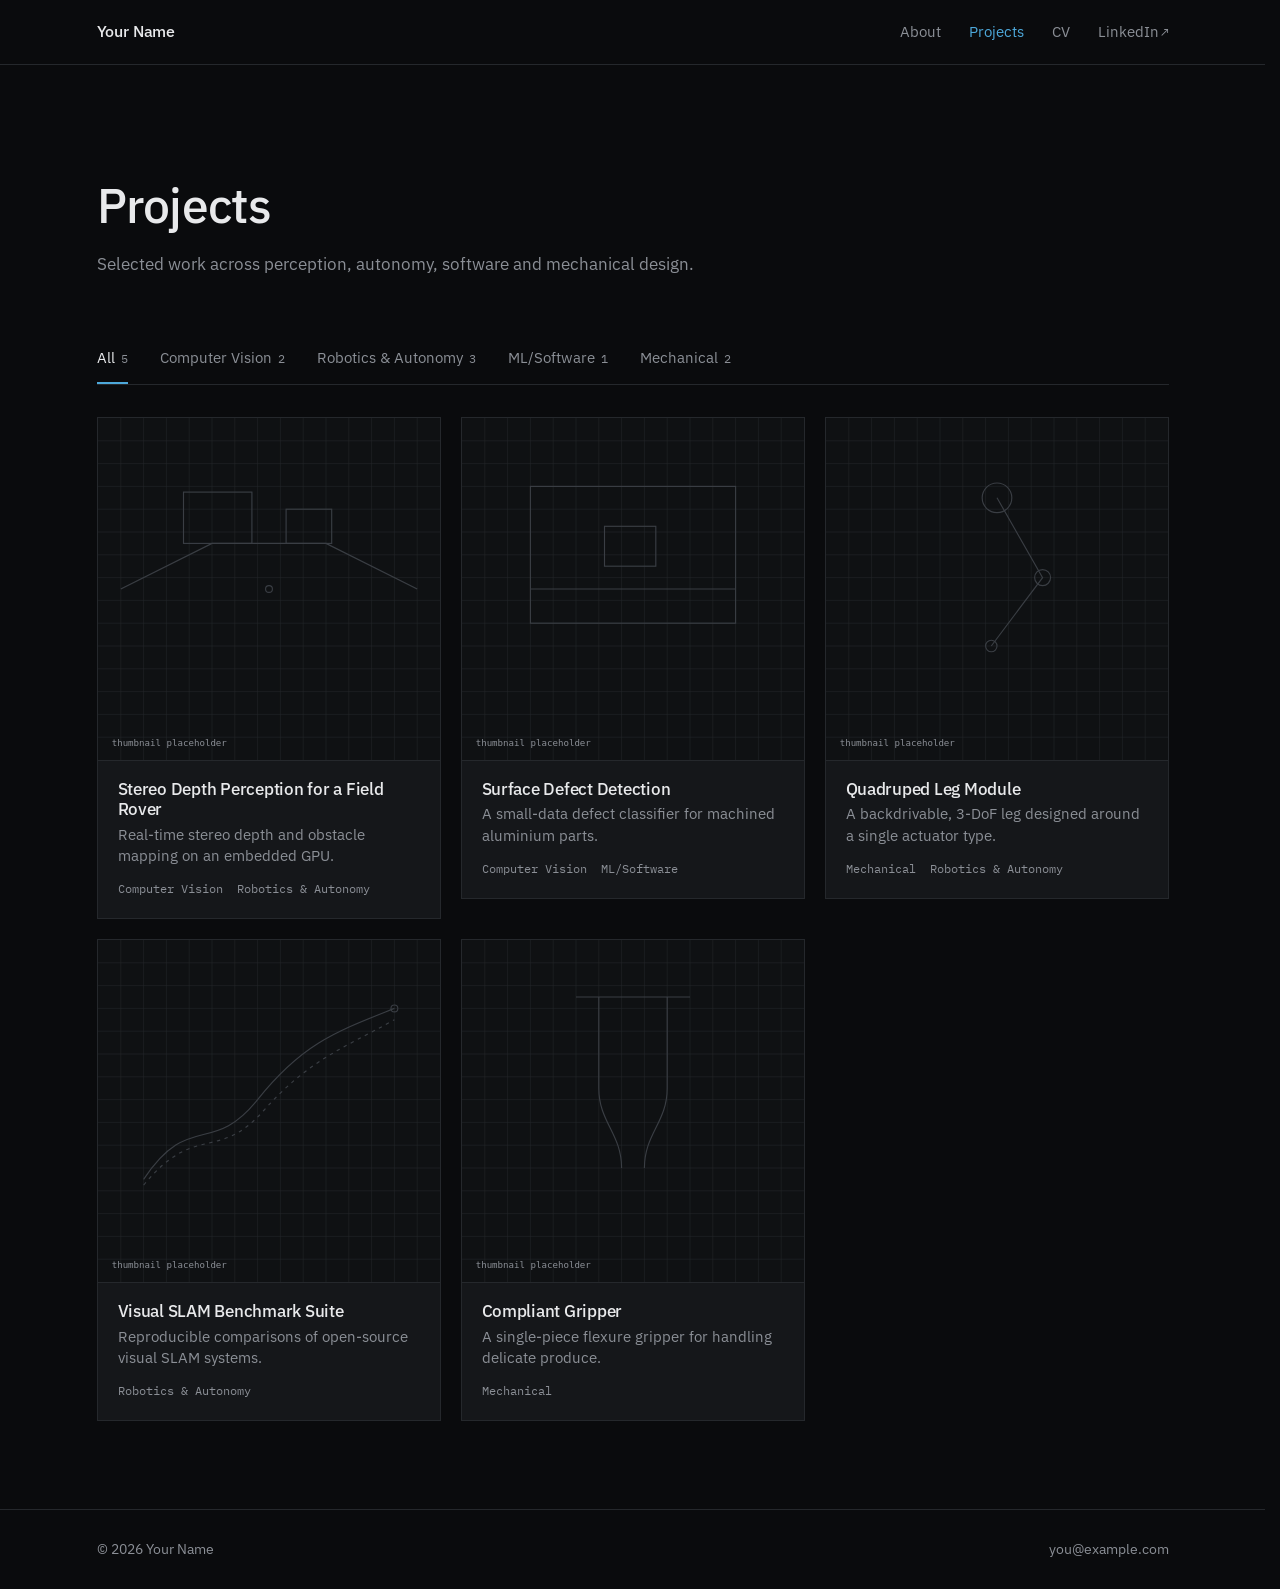
==== projects/index.html @ 45d7d14b "Adding the initial site design" ====
<!doctype html>
<html lang="en">
<head>
  <meta charset="utf-8">
  <meta name="viewport" content="width=device-width, initial-scale=1">
  <!-- PLACEHOLDER: name -->
  <title>Projects · Your Name</title>
  <meta name="description" content="Projects in computer vision, robotics, ML and mechanical design.">
  <meta name="theme-color" content="#0A0B0D">
  <link rel="preconnect" href="https://fonts.googleapis.com">
  <link rel="preconnect" href="https://fonts.gstatic.com" crossorigin>
  <link rel="stylesheet" href="https://fonts.googleapis.com/css2?family=IBM+Plex+Mono:wght@400;500&family=IBM+Plex+Sans:wght@400;500&display=swap">
  <link rel="stylesheet" href="../css/style.css">
</head>
<!-- data-site-root: path from this page to the site root, used to resolve
     image paths in js/projects-data.js -->
<body data-site-root="../">
  <a class="skip-link" href="#main">Skip to content</a>

  <header class="site-header">
    <nav class="site-nav container" aria-label="Main">
      <!-- PLACEHOLDER: your name -->
      <a class="site-name" href="../">Your Name</a>
      <ul class="nav-links">
        <li><a href="../">About</a></li>
        <li><a href="./" aria-current="page">Projects</a></li>
        <!-- PLACEHOLDER: replace assets/cv/cv.pdf with your CV -->
        <li><a href="../assets/cv/cv.pdf" target="_blank" rel="noopener">CV</a></li>
        <!-- PLACEHOLDER: LinkedIn URL -->
        <li><a href="https://www.linkedin.com/in/your-profile/" target="_blank" rel="noopener">LinkedIn<span class="external-mark" aria-hidden="true">↗</span></a></li>
      </ul>
    </nav>
  </header>

  <main id="main" class="container">
    <header class="page-header">
      <h1 class="page-title">Projects</h1>
      <!-- PLACEHOLDER: intro line -->
      <p class="page-intro">Selected work across perception, autonomy, software and mechanical design.</p>
    </header>

    <!-- Everything below is rendered from js/projects-data.js -->
    <div class="filters" id="project-filters" role="group" aria-label="Filter projects by category"></div>
    <ul class="project-grid" id="project-grid" aria-live="polite"></ul>
    <p class="empty-state" id="project-empty" hidden>No projects in this category yet.</p>
    <noscript><p class="empty-state">The project list needs JavaScript enabled.</p></noscript>
  </main>

  <footer class="site-footer">
    <div class="container">
      <!-- PLACEHOLDER: name + contact -->
      <span>© 2026 Your Name</span>
      <a href="mailto:you@example.com">you@example.com</a>
    </div>
  </footer>

  <!-- Project detail overlay (content filled in by js/projects.js) -->
  <dialog class="detail" id="project-detail" aria-labelledby="detail-title">
    <div class="detail-scrim" aria-hidden="true"></div>
    <div class="detail-panel">
      <div class="detail-inner">
        <div class="detail-bar">
          <button type="button" class="detail-close" autofocus>
            Close
            <svg viewBox="0 0 14 14" aria-hidden="true"><path d="M1 1l12 12M13 1L1 13" stroke="currentColor" stroke-width="1.5" fill="none"/></svg>
          </button>
        </div>
        <div class="detail-content"></div>
      </div>
    </div>
  </dialog>

  <script src="../js/projects-data.js"></script>
  <script src="../js/projects.js"></script>
</body>
</html>
---- css/style.css ----
/* ==========================================================================
   Portfolio stylesheet
   Palette and type are defined once as tokens below; everything else
   references them.
   ========================================================================== */

:root {
  --bg: #0A0B0D;
  --surface: #15171A;
  --text: #E8E9EB;
  --muted: #8B8F96;
  --accent: #4DA8DA;
  --border: #25282C;
  --border-strong: #363A40; /* hover state for hairlines */

  --font-sans: "IBM Plex Sans", system-ui, -apple-system, "Segoe UI", Roboto, "Helvetica Neue", Arial, sans-serif;
  --font-mono: "IBM Plex Mono", ui-monospace, SFMono-Regular, Menlo, Consolas, monospace;

  --max-width: 1200px;
  --gutter: clamp(20px, 5vw, 64px);
  --nav-height: 64px;

  --ease-out: cubic-bezier(0.2, 0.7, 0.1, 1);

  color-scheme: dark;
}

/* ---------- Base ---------- */

*,
*::before,
*::after {
  box-sizing: border-box;
}

html {
  scrollbar-gutter: stable;
  -webkit-text-size-adjust: 100%;
}

html.is-locked {
  overflow: hidden;
}

body {
  margin: 0;
  background: var(--bg);
  color: var(--text);
  font-family: var(--font-sans);
  font-size: 16px;
  line-height: 1.6;
  -webkit-font-smoothing: antialiased;
  -moz-osx-font-smoothing: grayscale;
  text-rendering: optimizeLegibility;
}

img,
video,
iframe {
  display: block;
  max-width: 100%;
}

h1,
h2,
h3,
p,
ul,
ol,
dl,
dd,
figure {
  margin: 0;
}

ul,
ol {
  padding: 0;
  list-style: none;
}

h1,
h2,
h3 {
  font-weight: 500;
  letter-spacing: -0.015em;
  line-height: 1.2;
}

a {
  color: var(--accent);
  text-decoration: none;
}

a:hover {
  text-decoration: underline;
  text-underline-offset: 3px;
  text-decoration-thickness: 1px;
}

button {
  font: inherit;
  color: inherit;
  background: none;
  border: 0;
  padding: 0;
  cursor: pointer;
}

:focus-visible {
  outline: 2px solid var(--accent);
  outline-offset: 3px;
}

::selection {
  background: var(--accent);
  color: var(--bg);
}

.mono {
  font-family: var(--font-mono);
}

.visually-hidden {
  position: absolute;
  width: 1px;
  height: 1px;
  margin: -1px;
  padding: 0;
  overflow: hidden;
  clip: rect(0 0 0 0);
  white-space: nowrap;
  border: 0;
}

.container {
  width: 100%;
  max-width: var(--max-width);
  margin-inline: auto;
  padding-inline: var(--gutter);
}

.skip-link {
  position: absolute;
  top: 8px;
  left: 8px;
  z-index: 100;
  padding: 8px 12px;
  background: var(--surface);
  border: 1px solid var(--border);
  color: var(--text);
  transform: translateY(-200%);
}

.skip-link:focus {
  transform: none;
}

/* ---------- Top nav ---------- */

.site-header {
  position: sticky;
  top: 0;
  z-index: 10;
  background: var(--bg);
  border-bottom: 1px solid var(--border);
}

.site-nav {
  display: flex;
  flex-wrap: wrap;
  align-items: center;
  justify-content: space-between;
  gap: 8px 32px;
  min-height: var(--nav-height);
  padding-block: 12px;
}

.site-name {
  color: var(--text);
  font-weight: 500;
  letter-spacing: -0.01em;
}

.site-name:hover {
  text-decoration: none;
  color: var(--text);
}

.nav-links {
  display: flex;
  flex-wrap: wrap;
  gap: 4px 28px;
  font-size: 15px;
}

.nav-links a {
  color: var(--muted);
}

.nav-links a:hover {
  color: var(--text);
  text-decoration: none;
}

.nav-links a[aria-current="page"] {
  color: var(--accent);
}

.external-mark {
  font-family: var(--font-mono);
  font-size: 0.85em;
  margin-left: 2px;
}

/* ---------- Page scaffolding ---------- */

main {
  display: block;
}

.page-header {
  padding-block: clamp(56px, 9vw, 112px) clamp(32px, 5vw, 56px);
}

.page-title {
  font-size: clamp(32px, 4.5vw, 48px);
}

.page-intro {
  margin-top: 16px;
  max-width: 60ch;
  color: var(--muted);
  font-size: 17px;
}

.section {
  display: grid;
  grid-template-columns: minmax(0, 220px) minmax(0, 1fr);
  gap: 24px 48px;
  padding-block: clamp(48px, 7vw, 88px);
  border-top: 1px solid var(--border);
}

.section-title {
  font-size: 18px;
}

.site-footer {
  margin-top: clamp(48px, 7vw, 88px);
  border-top: 1px solid var(--border);
}

.site-footer .container {
  display: flex;
  flex-wrap: wrap;
  justify-content: space-between;
  gap: 8px 24px;
  padding-block: 28px;
  color: var(--muted);
  font-size: 14px;
}

.site-footer a {
  color: var(--muted);
}

.site-footer a:hover {
  color: var(--text);
}

/* ---------- About: hero ---------- */

.hero {
  display: grid;
  grid-template-columns: auto minmax(0, 1fr);
  align-items: start;
  gap: 32px clamp(32px, 5vw, 64px);
  padding-block: clamp(56px, 10vw, 128px);
}

.hero-photo {
  width: clamp(120px, 14vw, 184px);
  height: auto;
  aspect-ratio: 1 / 1;
  object-fit: cover;
  background: var(--surface);
  border: 1px solid var(--border);
}

.hero-title {
  max-width: 22ch;
  font-size: clamp(30px, 4.4vw, 48px);
  line-height: 1.12;
  letter-spacing: -0.025em;
}

.hero-bio {
  margin-top: 24px;
  max-width: 62ch;
  color: var(--muted);
  font-size: 17px;
}

.hero-bio p + p {
  margin-top: 12px;
}

.hero-meta {
  margin-top: 24px;
  color: var(--muted);
  font-family: var(--font-mono);
  font-size: 13px;
}

/* ---------- About: skills ---------- */

.skills {
  display: grid;
  grid-template-columns: repeat(auto-fit, minmax(200px, 1fr));
  gap: 32px 48px;
}

.skill-group h3 {
  font-size: 16px;
  margin-bottom: 12px;
}

.skill-group li {
  color: var(--muted);
  padding-block: 3px;
}

/* ---------- About: experience timeline ---------- */

.timeline {
  border-left: 1px solid var(--border);
}

.timeline-item {
  position: relative;
  padding: 0 0 44px 32px;
}

.timeline-item:last-child {
  padding-bottom: 0;
}

.timeline-item::before {
  content: "";
  position: absolute;
  top: 9px;
  left: -4px;
  width: 7px;
  height: 7px;
  background: var(--bg);
  border: 1px solid var(--muted);
}

.timeline-role {
  font-size: 17px;
}

.timeline-org {
  color: var(--muted);
  font-weight: 400;
}

.timeline-dates {
  display: block;
  margin-top: 2px;
  color: var(--muted);
  font-family: var(--font-mono);
  font-size: 13px;
}

.timeline-desc {
  margin-top: 10px;
  max-width: 64ch;
  color: var(--muted);
}

/* ---------- Projects: filters ---------- */

.filters {
  display: flex;
  gap: 32px;
  margin-bottom: 32px;
  border-bottom: 1px solid var(--border);
  overflow-x: auto;
  scrollbar-width: none;
}

.filters::-webkit-scrollbar {
  display: none;
}

.filter {
  position: relative;
  flex: none;
  padding: 12px 0 14px;
  color: var(--muted);
  font-size: 15px;
  white-space: nowrap;
}

.filter:hover {
  color: var(--text);
}

.filter[aria-pressed="true"] {
  color: var(--text);
}

.filter[aria-pressed="true"]::after {
  content: "";
  position: absolute;
  left: 0;
  right: 0;
  bottom: 0;
  height: 2px;
  background: var(--accent);
}

.filter:focus-visible {
  outline-offset: -2px;
}

.filter-count {
  margin-left: 6px;
  color: var(--muted);
  font-family: var(--font-mono);
  font-size: 12px;
}

/* ---------- Projects: grid + cards ---------- */

.project-grid {
  display: grid;
  grid-template-columns: repeat(auto-fill, minmax(min(100%, 280px), 1fr));
  gap: 20px;
}

.empty-state {
  padding-block: 48px;
  color: var(--muted);
}

.card {
  position: relative;
  display: flex;
  flex-direction: column;
  aspect-ratio: 1 / 1;
  background: var(--surface);
  border: 1px solid var(--border);
  transition: border-color 150ms ease;
}

.card:hover {
  border-color: var(--border-strong);
}

.card:has(.card-link:focus-visible) {
  outline: 2px solid var(--accent);
  outline-offset: 3px;
}

.card-media {
  flex: 1 1 auto;
  min-height: 0;
  overflow: hidden;
  background: var(--bg);
  border-bottom: 1px solid var(--border);
}

.card-media img {
  width: 100%;
  height: 100%;
  object-fit: cover;
}

.media-fallback {
  display: grid;
  place-items: center;
  width: 100%;
  height: 100%;
  color: var(--muted);
  font-family: var(--font-mono);
  font-size: 12px;
}

.card-body {
  flex: none;
  padding: 18px 20px 20px;
}

.card-title {
  font-size: 17px;
}

/* The link covers the whole card, so the card is one click/tab target. */
.card-link {
  color: var(--text);
}

.card-link:hover {
  text-decoration: none;
}

.card-link::after {
  content: "";
  position: absolute;
  inset: 0;
}

.card-link:focus-visible {
  outline: none;
}

.card:hover .card-link {
  color: var(--accent);
}

.card-hook {
  margin-top: 4px;
  color: var(--muted);
  font-size: 14.5px;
  line-height: 1.5;
  display: -webkit-box;
  -webkit-line-clamp: 2;
  -webkit-box-orient: vertical;
  overflow: hidden;
}

.tags {
  display: flex;
  flex-wrap: wrap;
  gap: 2px 14px;
  margin-top: 12px;
  color: var(--muted);
  font-family: var(--font-mono);
  font-size: 12px;
}

/* ---------- Projects: detail overlay ---------- */

.detail {
  position: fixed;
  inset: 0;
  width: 100%;
  height: 100%;
  max-width: none;
  max-height: none;
  margin: 0;
  padding: 0;
  border: 0;
  background: transparent;
  color: var(--text);
  overflow: hidden;
}

.detail::backdrop {
  background: transparent;
}

.detail-scrim {
  position: absolute;
  inset: 0;
  background: rgba(10, 11, 13, 0.86);
}

.detail-panel {
  position: absolute;
  inset: clamp(0px, 3vw, 40px);
  max-width: var(--max-width);
  margin-inline: auto;
  background: var(--surface);
  border: 1px solid var(--border);
  overflow-y: auto;
  overscroll-behavior: contain;
}

.detail-ghost {
  position: fixed;
  margin: 0;
  pointer-events: none;
}

.detail-bar {
  position: sticky;
  top: 0;
  z-index: 1;
  display: flex;
  justify-content: flex-end;
  padding: 12px clamp(12px, 2vw, 20px);
  background: var(--surface);
}

.detail-close {
  display: inline-flex;
  align-items: center;
  gap: 8px;
  padding: 8px 10px;
  color: var(--muted);
  font-size: 14px;
}

.detail-close:hover {
  color: var(--text);
}

.detail-close svg {
  width: 14px;
  height: 14px;
}

.detail-content {
  padding: 8px clamp(20px, 5vw, 64px) clamp(40px, 6vw, 72px);
}

.detail-header {
  padding-bottom: 36px;
  border-bottom: 1px solid var(--border);
}

.detail-title {
  max-width: 24ch;
  font-size: clamp(28px, 4vw, 44px);
  line-height: 1.12;
  letter-spacing: -0.025em;
}

.detail-lede {
  margin-top: 12px;
  max-width: 60ch;
  color: var(--muted);
  font-size: 18px;
}

.detail-header .tags {
  margin-top: 16px;
  font-size: 13px;
}

.detail-actions {
  display: flex;
  flex-wrap: wrap;
  gap: 12px;
  margin-top: 28px;
}

.button {
  display: inline-flex;
  align-items: center;
  gap: 10px;
  padding: 10px 16px;
  border: 1px solid var(--border-strong);
  color: var(--text);
  font-size: 15px;
  line-height: 1.2;
  transition: border-color 150ms ease, color 150ms ease;
}

.button:hover {
  border-color: var(--accent);
  color: var(--accent);
  text-decoration: none;
}

.button .external-mark {
  color: var(--muted);
}

.button:hover .external-mark {
  color: inherit;
}

.detail-body {
  display: grid;
  grid-template-columns: minmax(0, 1fr) minmax(200px, 260px);
  gap: 40px clamp(40px, 6vw, 80px);
  padding-top: 40px;
}

.detail-body.no-aside {
  grid-template-columns: minmax(0, 1fr);
}

.detail-main > * + * {
  margin-top: 40px;
}

.detail-aside > * + * {
  margin-top: 32px;
}

.prose {
  max-width: 68ch;
}

.prose p + p {
  margin-top: 1.1em;
}

.media-list > * + * {
  margin-top: 32px;
}

.media-item img,
.media-item video,
.media-embed {
  width: 100%;
  background: var(--bg);
  border: 1px solid var(--border);
}

.media-embed {
  position: relative;
  aspect-ratio: 16 / 9;
}

.media-embed iframe {
  position: absolute;
  inset: 0;
  width: 100%;
  height: 100%;
  border: 0;
}

.media-item figcaption {
  margin-top: 10px;
  color: var(--muted);
  font-size: 14px;
}

.aside-title {
  margin-bottom: 12px;
  color: var(--muted);
  font-size: 14px;
  font-weight: 400;
  letter-spacing: 0;
}

.stack-list {
  font-family: var(--font-mono);
  font-size: 13.5px;
}

.stack-list li {
  padding-block: 5px;
  border-bottom: 1px solid var(--border);
}

.meta-list {
  font-size: 15px;
}

.meta-list div {
  padding-block: 8px;
  border-bottom: 1px solid var(--border);
}

.meta-list dt {
  color: var(--muted);
  font-family: var(--font-mono);
  font-size: 12px;
}

/* ---------- 404 ---------- */

.not-found {
  min-height: 50vh;
}

/* ---------- Responsive ---------- */

@media (max-width: 800px) {
  .section {
    grid-template-columns: minmax(0, 1fr);
  }

  .detail-body {
    grid-template-columns: minmax(0, 1fr);
  }
}

@media (max-width: 600px) {
  .hero {
    grid-template-columns: minmax(0, 1fr);
  }

  .nav-links {
    gap: 4px 20px;
  }

  .detail-panel {
    border: 0;
  }
}

@media (prefers-reduced-motion: reduce) {
  *,
  *::before,
  *::after {
    transition: none !important;
  }
}
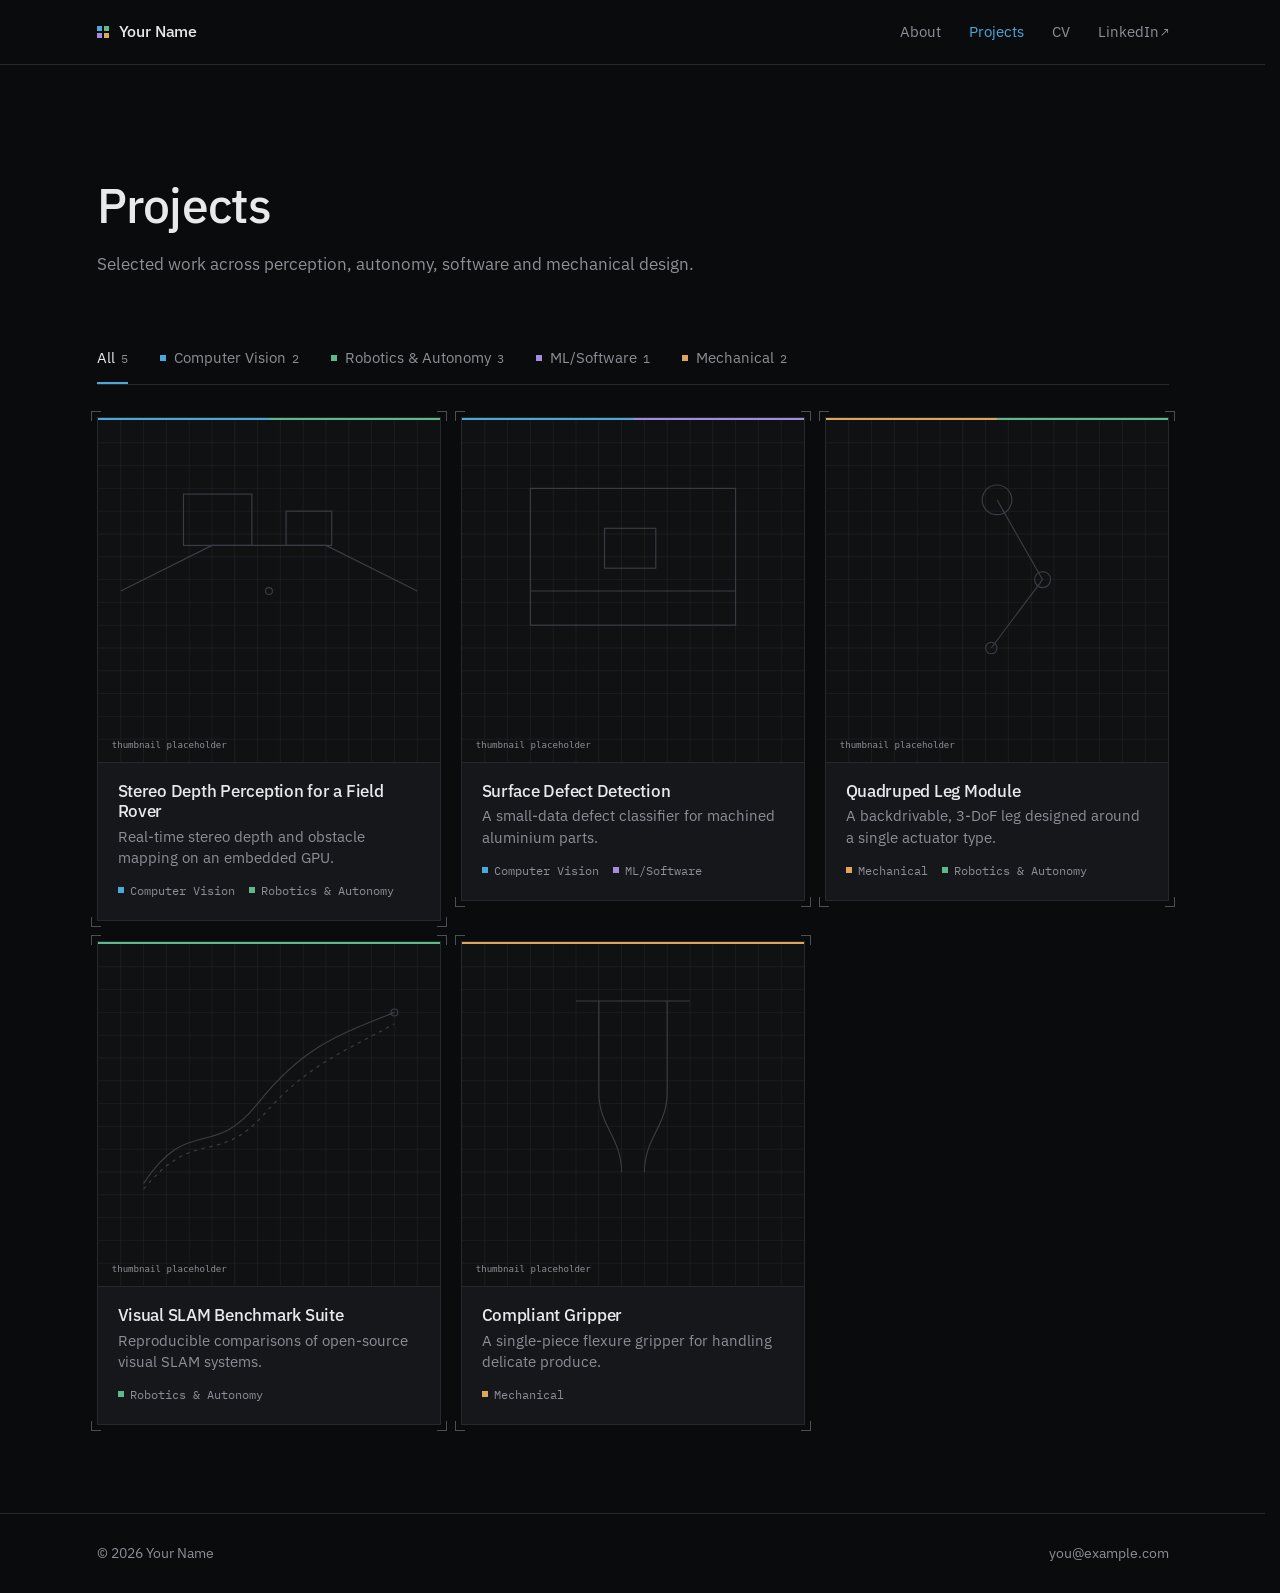
==== commit 376a4ba3: "Add category colours and engineering-drawing details - Give each project category a muted colour, us" ====
--- a/projects/index.html
+++ b/projects/index.html
@@ -20,7 +20,7 @@
   <header class="site-header">
     <nav class="site-nav container" aria-label="Main">
       <!-- PLACEHOLDER: your name -->
-      <a class="site-name" href="../">Your Name</a>
+      <a class="site-name" href="../"><span class="site-mark" aria-hidden="true"><span></span><span></span><span></span><span></span></span>Your Name</a>
       <ul class="nav-links">
         <li><a href="../">About</a></li>
         <li><a href="./" aria-current="page">Projects</a></li>
@@ -60,6 +60,7 @@
     <div class="detail-panel">
       <div class="detail-inner">
         <div class="detail-bar">
+          <div class="detail-stripe" aria-hidden="true"></div>
           <button type="button" class="detail-close" autofocus>
             Close
             <svg viewBox="0 0 14 14" aria-hidden="true"><path d="M1 1l12 12M13 1L1 13" stroke="currentColor" stroke-width="1.5" fill="none"/></svg>
--- a/css/style.css
+++ b/css/style.css
@@ -12,6 +12,14 @@
   --accent: #4DA8DA;
   --border: #25282C;
   --border-strong: #363A40; /* hover state for hairlines */
+  --tick: #4A4F56;          /* corner marks and divider ticks */
+
+  /* Category colours. Referenced from js/projects-data.js. Used only for
+     small marks (dots, stripes, underlines), never for body text. */
+  --cat-cv: #4DA8DA;
+  --cat-robotics: #5FB88A;
+  --cat-ml: #A48BE0;
+  --cat-mech: #E0A45A;
 
   --font-sans: "IBM Plex Sans", system-ui, -apple-system, "Segoe UI", Roboto, "Helvetica Neue", Arial, sans-serif;
   --font-mono: "IBM Plex Mono", ui-monospace, SFMono-Regular, Menlo, Consolas, monospace;
@@ -140,6 +148,44 @@
   padding-inline: var(--gutter);
 }
 
+/* Small square colour marks for categories / domains. Colour comes from
+   --cat, set inline by the page or by js/projects.js. */
+.dot,
+.tags li::before,
+.stack-list li::before,
+.skill-group h3::before {
+  content: "";
+  display: inline-block;
+  width: 6px;
+  height: 6px;
+  margin-right: 8px;
+  vertical-align: 0.15em;
+  background: var(--cat, var(--muted));
+}
+
+/* Crop-mark corners drawn just outside an element's box. */
+.corner-marks {
+  position: relative;
+}
+
+.corner-marks::before {
+  --mark: var(--tick);
+  content: "";
+  position: absolute;
+  inset: -7px;
+  pointer-events: none;
+  background:
+    linear-gradient(var(--mark), var(--mark)) top left / 10px 1px,
+    linear-gradient(var(--mark), var(--mark)) top left / 1px 10px,
+    linear-gradient(var(--mark), var(--mark)) top right / 10px 1px,
+    linear-gradient(var(--mark), var(--mark)) top right / 1px 10px,
+    linear-gradient(var(--mark), var(--mark)) bottom left / 10px 1px,
+    linear-gradient(var(--mark), var(--mark)) bottom left / 1px 10px,
+    linear-gradient(var(--mark), var(--mark)) bottom right / 10px 1px,
+    linear-gradient(var(--mark), var(--mark)) bottom right / 1px 10px;
+  background-repeat: no-repeat;
+}
+
 .skip-link {
   position: absolute;
   top: 8px;
@@ -177,10 +223,29 @@
 }
 
 .site-name {
+  display: inline-flex;
+  align-items: center;
+  gap: 10px;
   color: var(--text);
   font-weight: 500;
   letter-spacing: -0.01em;
 }
+
+.site-mark {
+  display: grid;
+  grid-template-columns: repeat(2, 5px);
+  gap: 2px;
+}
+
+.site-mark span {
+  width: 5px;
+  height: 5px;
+}
+
+.site-mark span:nth-child(1) { background: var(--cat-cv); }
+.site-mark span:nth-child(2) { background: var(--cat-robotics); }
+.site-mark span:nth-child(3) { background: var(--cat-ml); }
+.site-mark span:nth-child(4) { background: var(--cat-mech); }
 
 .site-name:hover {
   text-decoration: none;
@@ -235,6 +300,7 @@
 }
 
 .section {
+  position: relative;
   display: grid;
   grid-template-columns: minmax(0, 220px) minmax(0, 1fr);
   gap: 24px 48px;
@@ -242,8 +308,36 @@
   border-top: 1px solid var(--border);
 }
 
+/* End ticks on the divider, like a dimension line: ├────┤ */
+.section::before,
+.section::after {
+  content: "";
+  position: absolute;
+  top: -5px;
+  width: 1px;
+  height: 9px;
+  background: var(--tick);
+}
+
+.section::before {
+  left: 0;
+}
+
+.section::after {
+  right: 0;
+}
+
 .section-title {
   font-size: 18px;
+}
+
+.section-num {
+  margin-right: 12px;
+  color: var(--muted);
+  font-family: var(--font-mono);
+  font-size: 13px;
+  font-weight: 400;
+  letter-spacing: 0;
 }
 
 .site-footer {
@@ -272,11 +366,34 @@
 /* ---------- About: hero ---------- */
 
 .hero {
+  position: relative;
+  isolation: isolate;
   display: grid;
   grid-template-columns: auto minmax(0, 1fr);
   align-items: start;
   gap: 32px clamp(32px, 5vw, 64px);
   padding-block: clamp(56px, 10vw, 128px);
+}
+
+/* Faint blueprint grid behind the hero, faded out towards the edges. */
+.hero::before {
+  content: "";
+  position: absolute;
+  z-index: -1;
+  inset: 0 calc(-1 * var(--gutter));
+  background-image:
+    linear-gradient(to right, var(--border) 1px, transparent 1px),
+    linear-gradient(to bottom, var(--border) 1px, transparent 1px);
+  background-size: 32px 32px;
+  opacity: 0.7;
+  -webkit-mask-image: radial-gradient(ellipse 60% 80% at 25% 45%, #000 20%, transparent 80%);
+  mask-image: radial-gradient(ellipse 60% 80% at 25% 45%, #000 20%, transparent 80%);
+  pointer-events: none;
+}
+
+.hero-photo-frame {
+  align-self: start;
+  justify-self: start;
 }
 
 .hero-photo {
@@ -306,11 +423,22 @@
   margin-top: 12px;
 }
 
-.hero-meta {
+.hero-status {
   margin-top: 24px;
   color: var(--muted);
   font-family: var(--font-mono);
   font-size: 13px;
+}
+
+.hero-status::before {
+  content: "";
+  display: inline-block;
+  width: 7px;
+  height: 7px;
+  margin-right: 10px;
+  vertical-align: 0.1em;
+  border-radius: 50%;
+  background: var(--cat-robotics);
 }
 
 /* ---------- About: skills ---------- */
@@ -344,6 +472,11 @@
 
 .timeline-item:last-child {
   padding-bottom: 0;
+}
+
+.timeline-item.is-current::before {
+  background: var(--cat-robotics);
+  border-color: var(--cat-robotics);
 }
 
 .timeline-item::before {
@@ -419,7 +552,7 @@
   right: 0;
   bottom: 0;
   height: 2px;
-  background: var(--accent);
+  background: var(--cat, var(--accent));
 }
 
 .filter:focus-visible {
@@ -465,6 +598,25 @@
   outline-offset: 3px;
 }
 
+.card:hover::before {
+  --mark: var(--card-cat, var(--muted));
+}
+
+.card-stripe,
+.detail-stripe {
+  display: flex;
+  height: 2px;
+}
+
+.card-stripe {
+  flex: none;
+}
+
+.card-stripe span,
+.detail-stripe span {
+  flex: 1;
+}
+
 .card-media {
   flex: 1 1 auto;
   min-height: 0;
@@ -540,6 +692,10 @@
   color: var(--muted);
   font-family: var(--font-mono);
   font-size: 12px;
+}
+
+.tags li::before {
+  margin-right: 6px;
 }
 
 /* ---------- Projects: detail overlay ---------- */
@@ -596,6 +752,13 @@
   background: var(--surface);
 }
 
+.detail-stripe {
+  position: absolute;
+  top: 0;
+  left: 0;
+  right: 0;
+}
+
 .detail-close {
   display: inline-flex;
   align-items: center;
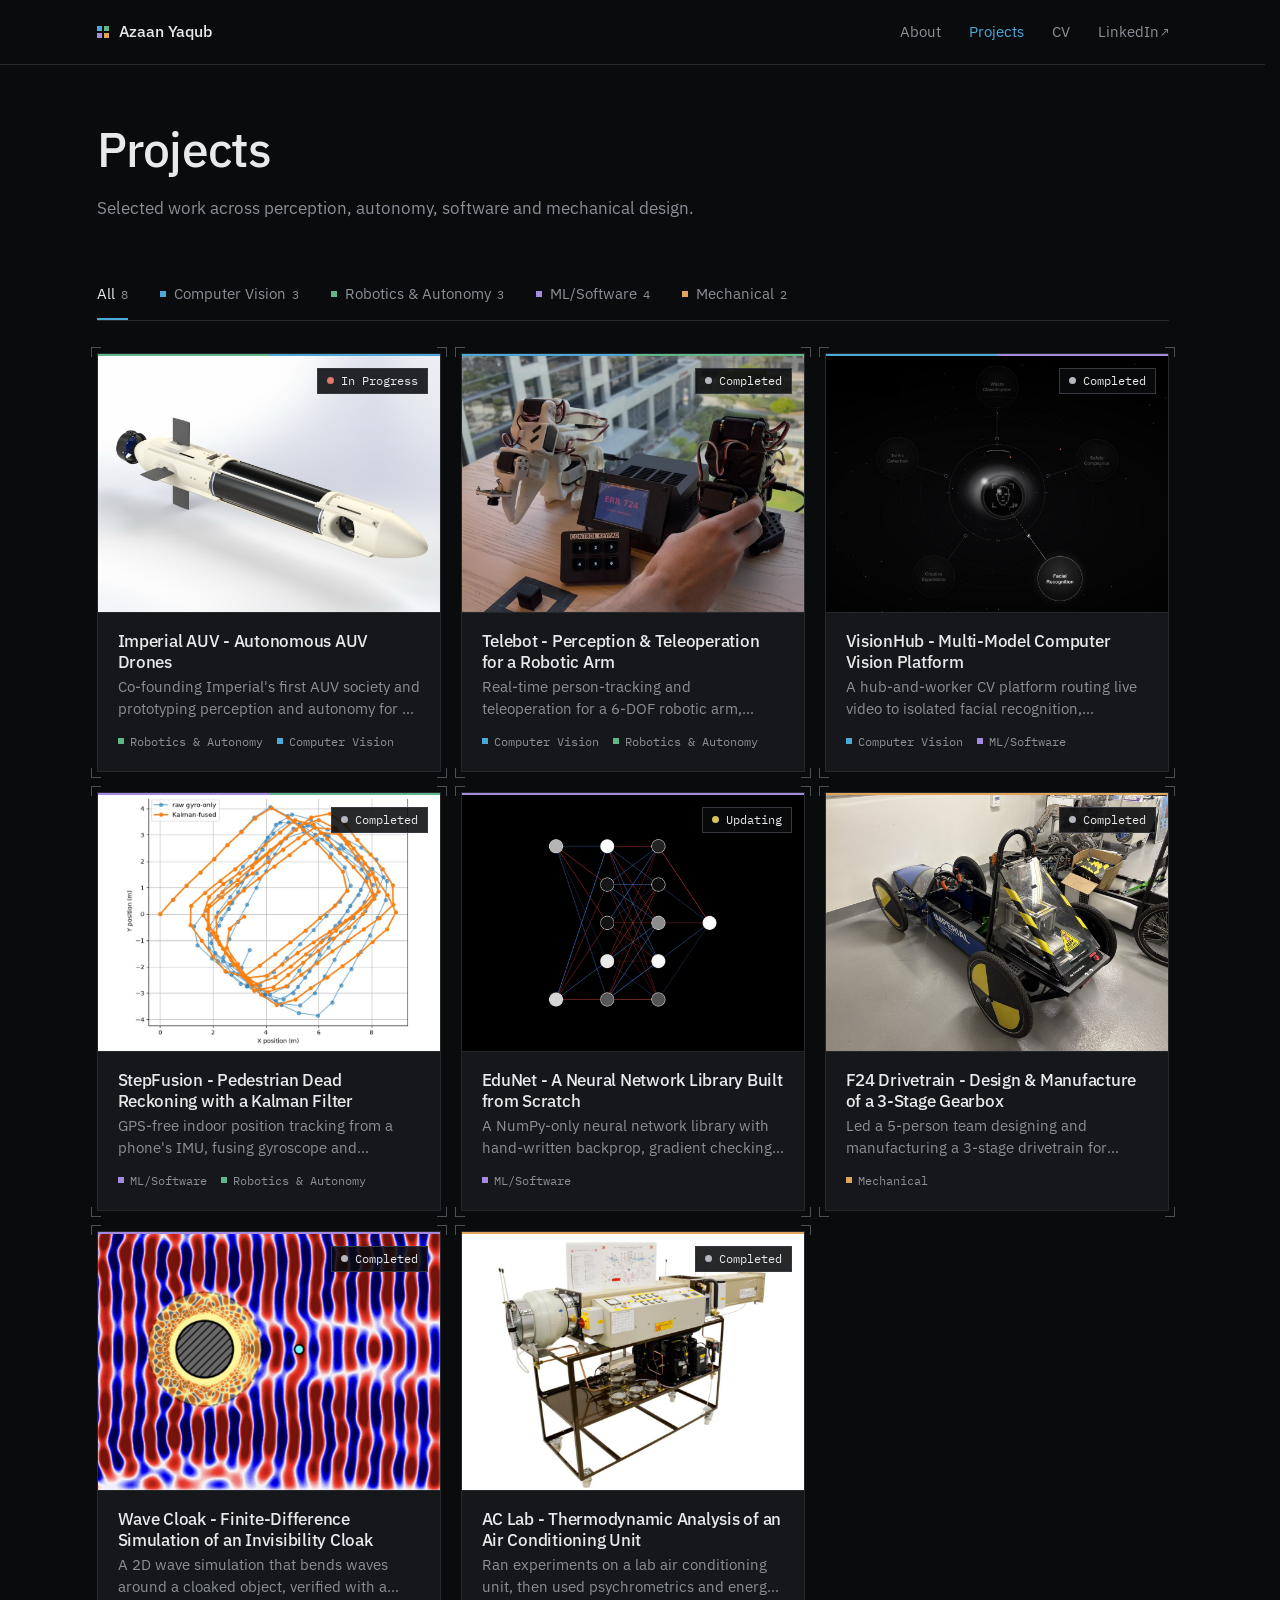
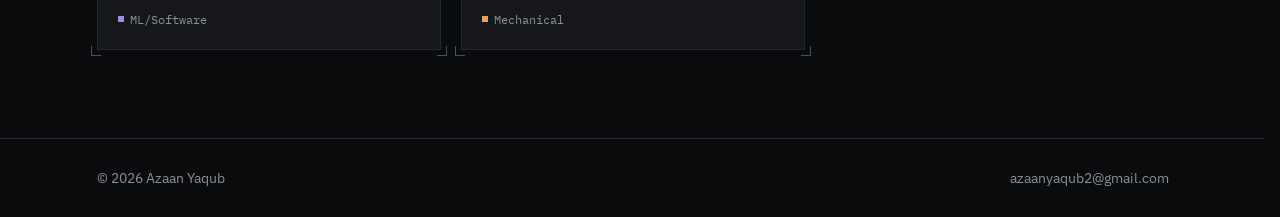
==== commit e46a040b: "Add real About content and projects - About page: photo, bio, status line, skills and work experienc" ====
--- a/projects/index.html
+++ b/projects/index.html
@@ -3,8 +3,7 @@
 <head>
   <meta charset="utf-8">
   <meta name="viewport" content="width=device-width, initial-scale=1">
-  <!-- PLACEHOLDER: name -->
-  <title>Projects · Your Name</title>
+  <title>Projects · Azaan Yaqub</title>
   <meta name="description" content="Projects in computer vision, robotics, ML and mechanical design.">
   <meta name="theme-color" content="#0A0B0D">
   <link rel="preconnect" href="https://fonts.googleapis.com">
@@ -19,8 +18,7 @@
 
   <header class="site-header">
     <nav class="site-nav container" aria-label="Main">
-      <!-- PLACEHOLDER: your name -->
-      <a class="site-name" href="../"><span class="site-mark" aria-hidden="true"><span></span><span></span><span></span><span></span></span>Your Name</a>
+      <a class="site-name" href="../"><span class="site-mark" aria-hidden="true"><span></span><span></span><span></span><span></span></span>Azaan Yaqub</a>
       <ul class="nav-links">
         <li><a href="../">About</a></li>
         <li><a href="./" aria-current="page">Projects</a></li>
@@ -48,9 +46,9 @@
 
   <footer class="site-footer">
     <div class="container">
-      <!-- PLACEHOLDER: name + contact -->
-      <span>© 2026 Your Name</span>
-      <a href="mailto:you@example.com">you@example.com</a>
+      <!-- Name + contact -->
+      <span>© 2026 Azaan Yaqub</span>
+      <a href="mailto:azaanyaqub2@gmail.com">azaanyaqub2@gmail.com</a>
     </div>
   </footer>
 
--- a/css/style.css
+++ b/css/style.css
@@ -20,6 +20,11 @@
   --cat-robotics: #5FB88A;
   --cat-ml: #A48BE0;
   --cat-mech: #E0A45A;
+
+  /* Project status dots. Referenced from js/projects-data.js. */
+  --status-completed: #B4B8BE;
+  --status-updating: #D9C25A;
+  --status-in-progress: #E0786C;
 
   --font-sans: "IBM Plex Sans", system-ui, -apple-system, "Segoe UI", Roboto, "Helvetica Neue", Arial, sans-serif;
   --font-mono: "IBM Plex Mono", ui-monospace, SFMono-Regular, Menlo, Consolas, monospace;
@@ -285,7 +290,7 @@
 }
 
 .page-header {
-  padding-block: clamp(56px, 9vw, 112px) clamp(32px, 5vw, 56px);
+  padding-block: clamp(32px, 5vw, 56px) clamp(32px, 5vw, 48px);
 }
 
 .page-title {
@@ -397,10 +402,9 @@
 }
 
 .hero-photo {
-  width: clamp(120px, 14vw, 184px);
+  /* Full, uncropped photo; height follows the image's own proportions. */
+  width: clamp(160px, 19vw, 260px);
   height: auto;
-  aspect-ratio: 1 / 1;
-  object-fit: cover;
   background: var(--surface);
   border: 1px solid var(--border);
 }
@@ -618,6 +622,7 @@
 }
 
 .card-media {
+  position: relative;
   flex: 1 1 auto;
   min-height: 0;
   overflow: hidden;
@@ -629,6 +634,40 @@
   width: 100%;
   height: 100%;
   object-fit: cover;
+}
+
+/* Project status: round dot (categories use squares) + mono label */
+.status {
+  display: inline-flex;
+  align-items: center;
+  gap: 7px;
+  color: var(--text);
+  font-family: var(--font-mono);
+  font-size: 12px;
+  line-height: 1;
+  white-space: nowrap;
+}
+
+.status::before {
+  content: "";
+  flex: none;
+  width: 7px;
+  height: 7px;
+  border-radius: 50%;
+  background: var(--status, var(--muted));
+}
+
+.card-status {
+  position: absolute;
+  top: 12px;
+  right: 12px;
+  padding: 6px 9px;
+  background: rgba(10, 11, 13, 0.88);
+  border: 1px solid var(--border-strong);
+}
+
+.meta-list .status {
+  font-size: 13px;
 }
 
 .media-fallback {
@@ -838,6 +877,15 @@
   color: inherit;
 }
 
+.detail-note {
+  margin-top: 24px;
+  max-width: 60ch;
+  padding-left: 12px;
+  border-left: 2px solid var(--border-strong);
+  color: var(--muted);
+  font-size: 14px;
+}
+
 .detail-body {
   display: grid;
   grid-template-columns: minmax(0, 1fr) minmax(200px, 260px);
@@ -861,8 +909,14 @@
   max-width: 68ch;
 }
 
-.prose p + p {
+.prose > * + * {
   margin-top: 1.1em;
+}
+
+/* Images placed between paragraphs get a little more room */
+.prose > figure,
+.prose > figure + * {
+  margin-top: 2em;
 }
 
 .media-list > * + * {
@@ -904,6 +958,26 @@
   letter-spacing: 0;
 }
 
+/* Heading row with an optional note on the right, e.g. "Subject to change" */
+.aside-heading {
+  display: flex;
+  flex-wrap: wrap;
+  align-items: baseline;
+  justify-content: space-between;
+  gap: 4px 12px;
+  margin-bottom: 12px;
+}
+
+.aside-heading .aside-title {
+  margin-bottom: 0;
+}
+
+.aside-note {
+  color: var(--muted);
+  font-family: var(--font-mono);
+  font-size: 11.5px;
+}
+
 .stack-list {
   font-family: var(--font-mono);
   font-size: 13.5px;
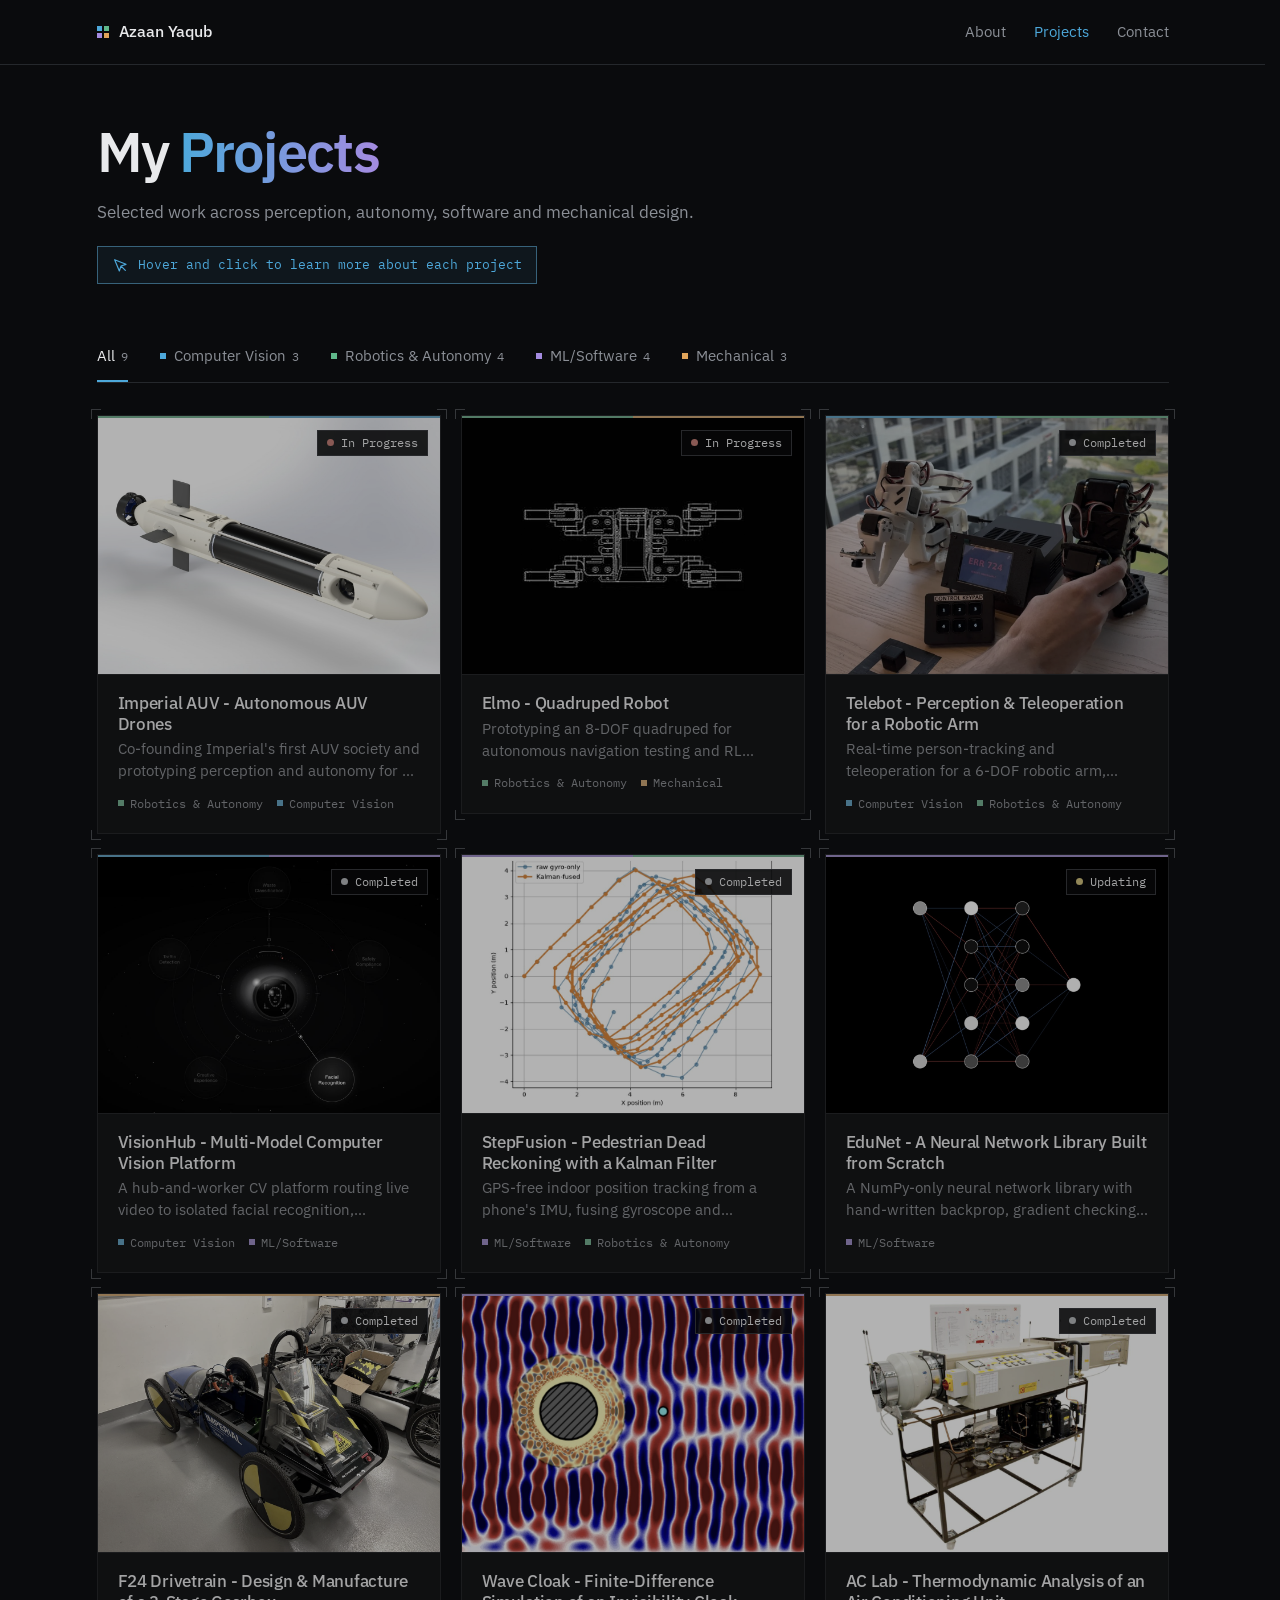
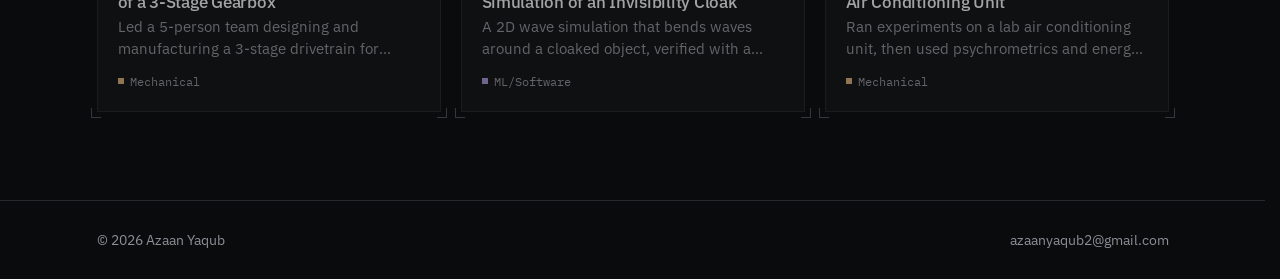
==== commit 1af28570: "Redesign home hero, add contact page and Elmo project - Full-screen centred hero with View My Work, " ====
--- a/projects/index.html
+++ b/projects/index.html
@@ -8,7 +8,7 @@
   <meta name="theme-color" content="#0A0B0D">
   <link rel="preconnect" href="https://fonts.googleapis.com">
   <link rel="preconnect" href="https://fonts.gstatic.com" crossorigin>
-  <link rel="stylesheet" href="https://fonts.googleapis.com/css2?family=IBM+Plex+Mono:wght@400;500&family=IBM+Plex+Sans:wght@400;500&display=swap">
+  <link rel="stylesheet" href="https://fonts.googleapis.com/css2?family=IBM+Plex+Mono:wght@400;500&family=IBM+Plex+Sans:wght@400;500;600&display=swap">
   <link rel="stylesheet" href="../css/style.css">
 </head>
 <!-- data-site-root: path from this page to the site root, used to resolve
@@ -22,19 +22,22 @@
       <ul class="nav-links">
         <li><a href="../">About</a></li>
         <li><a href="./" aria-current="page">Projects</a></li>
-        <!-- PLACEHOLDER: replace assets/cv/cv.pdf with your CV -->
-        <li><a href="../assets/cv/cv.pdf" target="_blank" rel="noopener">CV</a></li>
-        <!-- PLACEHOLDER: LinkedIn URL -->
-        <li><a href="https://www.linkedin.com/in/your-profile/" target="_blank" rel="noopener">LinkedIn<span class="external-mark" aria-hidden="true">↗</span></a></li>
+        <li><a href="../contact/">Contact</a></li>
       </ul>
     </nav>
   </header>
 
   <main id="main" class="container">
     <header class="page-header">
-      <h1 class="page-title">Projects</h1>
+      <h1 class="page-title">My <span class="text-gradient">Projects</span></h1>
       <!-- PLACEHOLDER: intro line -->
       <p class="page-intro">Selected work across perception, autonomy, software and mechanical design.</p>
+      <!-- Wording swaps to "Tap" on touch screens (see .page-hint in style.css) -->
+      <p class="page-hint">
+        <svg viewBox="0 0 24 24" aria-hidden="true"><path d="M4 4l7 17 2.5-7.5L21 11 4 4zM14 14l6 6"/></svg>
+        <span class="hint-pointer">Hover and click to learn more about each project</span>
+        <span class="hint-touch">Tap a project to learn more about it</span>
+      </p>
     </header>
 
     <!-- Everything below is rendered from js/projects-data.js -->
--- a/css/style.css
+++ b/css/style.css
@@ -293,8 +293,20 @@
   padding-block: clamp(32px, 5vw, 56px) clamp(32px, 5vw, 48px);
 }
 
-.page-title {
-  font-size: clamp(32px, 4.5vw, 48px);
+/* Big bold titles: "My <span class="text-gradient">Projects</span>" */
+.page-title,
+.section-title {
+  font-size: clamp(36px, 5.5vw, 56px);
+  font-weight: 600;
+  line-height: 1.1;
+  letter-spacing: -0.03em;
+}
+
+.text-gradient {
+  background: linear-gradient(90deg, var(--cat-cv), var(--cat-ml));
+  -webkit-background-clip: text;
+  background-clip: text;
+  color: transparent;
 }
 
 .page-intro {
@@ -304,13 +316,55 @@
   font-size: 17px;
 }
 
+/* Callout under the intro, e.g. "Hover and click to learn more" */
+.page-hint {
+  display: inline-flex;
+  align-items: center;
+  gap: 10px;
+  margin-top: 20px;
+  padding: 9px 14px;
+  border: 1px solid color-mix(in srgb, var(--accent) 45%, var(--border));
+  background: color-mix(in srgb, var(--accent) 8%, transparent);
+  color: var(--accent);
+  font-family: var(--font-mono);
+  font-size: 13px;
+  line-height: 1.4;
+}
+
+.page-hint svg {
+  flex: none;
+  width: 16px;
+  height: 16px;
+  fill: none;
+  stroke: currentColor;
+  stroke-width: 1.75;
+  stroke-linecap: round;
+  stroke-linejoin: round;
+}
+
+.hint-touch {
+  display: none;
+}
+
+/* Same condition as the card hover effect: no mouse means "Tap" wording */
+@media not all and (hover: hover) and (pointer: fine) {
+  .hint-pointer {
+    display: none;
+  }
+
+  .hint-touch {
+    display: inline;
+  }
+}
+
 .section {
   position: relative;
   display: grid;
-  grid-template-columns: minmax(0, 220px) minmax(0, 1fr);
-  gap: 24px 48px;
+  grid-template-columns: minmax(0, 1fr);
+  gap: clamp(28px, 4vw, 44px);
   padding-block: clamp(48px, 7vw, 88px);
   border-top: 1px solid var(--border);
+  scroll-margin-top: var(--nav-height);
 }
 
 /* End ticks on the divider, like a dimension line: ├────┤ */
@@ -332,19 +386,6 @@
   right: 0;
 }
 
-.section-title {
-  font-size: 18px;
-}
-
-.section-num {
-  margin-right: 12px;
-  color: var(--muted);
-  font-family: var(--font-mono);
-  font-size: 13px;
-  font-weight: 400;
-  letter-spacing: 0;
-}
-
 .site-footer {
   margin-top: clamp(48px, 7vw, 88px);
   border-top: 1px solid var(--border);
@@ -370,77 +411,214 @@
 
 /* ---------- About: hero ---------- */
 
+/* Full-width, centred intro that fills the first screen below the nav. */
 .hero {
   position: relative;
   isolation: isolate;
-  display: grid;
-  grid-template-columns: auto minmax(0, 1fr);
-  align-items: start;
-  gap: 32px clamp(32px, 5vw, 64px);
-  padding-block: clamp(56px, 10vw, 128px);
-}
-
-/* Faint blueprint grid behind the hero, faded out towards the edges. */
+  display: flex;
+  flex-direction: column;
+  justify-content: center;
+  min-height: calc(100vh - var(--nav-height) - 1px);
+  min-height: calc(100svh - var(--nav-height) - 1px);
+  padding-block: clamp(56px, 8vw, 96px) 112px;
+  overflow: hidden;
+  text-align: center;
+}
+
+/* Faint blueprint grid, faded out towards the edges. */
 .hero::before {
   content: "";
   position: absolute;
   z-index: -1;
-  inset: 0 calc(-1 * var(--gutter));
+  inset: 0;
   background-image:
     linear-gradient(to right, var(--border) 1px, transparent 1px),
     linear-gradient(to bottom, var(--border) 1px, transparent 1px);
   background-size: 32px 32px;
-  opacity: 0.7;
-  -webkit-mask-image: radial-gradient(ellipse 60% 80% at 25% 45%, #000 20%, transparent 80%);
-  mask-image: radial-gradient(ellipse 60% 80% at 25% 45%, #000 20%, transparent 80%);
+  background-position: center;
+  opacity: 0.55;
+  -webkit-mask-image: radial-gradient(ellipse 55% 60% at 50% 48%, #000 10%, transparent 75%);
+  mask-image: radial-gradient(ellipse 55% 60% at 50% 48%, #000 10%, transparent 75%);
   pointer-events: none;
 }
 
-.hero-photo-frame {
-  align-self: start;
-  justify-self: start;
-}
-
-.hero-photo {
-  /* Full, uncropped photo; height follows the image's own proportions. */
-  width: clamp(160px, 19vw, 260px);
-  height: auto;
-  background: var(--surface);
-  border: 1px solid var(--border);
-}
-
-.hero-title {
-  max-width: 22ch;
-  font-size: clamp(30px, 4.4vw, 48px);
-  line-height: 1.12;
-  letter-spacing: -0.025em;
-}
-
-.hero-bio {
-  margin-top: 24px;
-  max-width: 62ch;
-  color: var(--muted);
-  font-size: 17px;
-}
-
-.hero-bio p + p {
-  margin-top: 12px;
+/* Soft wash of the CV blue and ML purple category colours. */
+.hero::after {
+  content: "";
+  position: absolute;
+  z-index: -2;
+  inset: 0;
+  background:
+    radial-gradient(ellipse 45% 55% at 28% 42%, color-mix(in srgb, var(--cat-cv) 9%, transparent), transparent 70%),
+    radial-gradient(ellipse 45% 55% at 74% 62%, color-mix(in srgb, var(--cat-ml) 9%, transparent), transparent 70%);
+  pointer-events: none;
+}
+
+.hero-inner {
+  display: flex;
+  flex-direction: column;
+  align-items: center;
 }
 
 .hero-status {
-  margin-top: 24px;
+  display: inline-flex;
+  align-items: center;
+  padding: 7px 16px;
+  border: 1px solid var(--border-strong);
+  border-radius: 999px;
+  background: color-mix(in srgb, var(--surface) 70%, transparent);
   color: var(--muted);
   font-family: var(--font-mono);
   font-size: 13px;
+  line-height: 1.4;
+}
+
+.hero-title {
+  margin-top: clamp(28px, 4vw, 44px);
+  font-size: clamp(44px, 8vw, 88px);
+  line-height: 1.05;
+  font-weight: 600;
+  letter-spacing: -0.035em;
+}
+
+.hero-tagline {
+  margin-top: 20px;
+  max-width: 40ch;
+  font-size: clamp(19px, 2.2vw, 26px);
+  line-height: 1.35;
+  letter-spacing: -0.01em;
+}
+
+.hero-bio {
+  margin-top: 20px;
+  max-width: 58ch;
+  color: var(--muted);
+  font-size: 17px;
+}
+
+.hero-actions {
+  display: flex;
+  flex-wrap: wrap;
+  justify-content: center;
+  gap: 14px;
+  margin-top: 40px;
+}
+
+.hero-btn {
+  display: inline-flex;
+  align-items: center;
+  gap: 10px;
+  padding: 14px 28px;
+  border: 1px solid var(--border-strong);
+  border-radius: 999px;
+  background: var(--surface);
+  color: var(--text);
+  font-size: 16px;
+  line-height: 1.2;
+  transition: border-color 150ms ease, color 150ms ease, background-color 150ms ease;
+}
+
+.hero-btn:hover {
+  border-color: var(--accent);
+  color: var(--accent);
+  text-decoration: none;
+}
+
+.hero-btn svg {
+  width: 16px;
+  height: 16px;
+  fill: none;
+  stroke: currentColor;
+  stroke-width: 1.5;
+  stroke-linecap: round;
+  stroke-linejoin: round;
+}
+
+.hero-btn.is-primary {
+  border-color: var(--accent);
+  background: var(--accent);
+  color: var(--bg);
+}
+
+.hero-btn.is-primary:hover {
+  background: color-mix(in srgb, var(--accent) 85%, var(--text));
+  color: var(--bg);
+}
+
+.hero-social {
+  display: flex;
+  gap: 14px;
+  margin-top: 40px;
+}
+
+.hero-social a {
+  display: grid;
+  place-items: center;
+  width: 48px;
+  height: 48px;
+  border: 1px solid var(--border-strong);
+  border-radius: 50%;
+  color: var(--text);
+  transition: border-color 150ms ease, color 150ms ease;
+}
+
+.hero-social a:hover {
+  border-color: var(--accent);
+  color: var(--accent);
+}
+
+.hero-social svg {
+  width: 20px;
+  height: 20px;
+  fill: none;
+  stroke: currentColor;
+  stroke-width: 1.5;
+  stroke-linecap: round;
+  stroke-linejoin: round;
+}
+
+/* Mouse outline with a wheel that drifts down. */
+.hero-scroll {
+  position: absolute;
+  bottom: 32px;
+  left: 50%;
+  width: 26px;
+  height: 42px;
+  margin-left: -13px;
+  border: 1.5px solid var(--muted);
+  border-radius: 13px;
+  transition: border-color 150ms ease;
+}
+
+.hero-scroll:hover {
+  border-color: var(--text);
+}
+
+.hero-scroll span {
+  position: absolute;
+  top: 8px;
+  left: 50%;
+  width: 3px;
+  height: 8px;
+  margin-left: -1.5px;
+  border-radius: 2px;
+  background: var(--text);
+  animation: hero-scroll-wheel 1.8s ease-in-out infinite;
+}
+
+@keyframes hero-scroll-wheel {
+  0% { transform: translateY(0); opacity: 1; }
+  70% { transform: translateY(10px); opacity: 0; }
+  100% { transform: translateY(0); opacity: 0; }
 }
 
 .hero-status::before {
+
   content: "";
-  display: inline-block;
+  flex: none;
   width: 7px;
   height: 7px;
   margin-right: 10px;
-  vertical-align: 0.1em;
   border-radius: 50%;
   background: var(--cat-robotics);
 }
@@ -590,11 +768,33 @@
   aspect-ratio: 1 / 1;
   background: var(--surface);
   border: 1px solid var(--border);
-  transition: border-color 150ms ease;
+  transition: border-color 200ms ease, filter 250ms ease, transform 250ms var(--ease-out);
 }
 
 .card:hover {
   border-color: var(--border-strong);
+}
+
+/* With a mouse, cards sit slightly dimmed and light up (and grow a little)
+   under the cursor or keyboard focus. Touch screens keep them fully lit. */
+@media (hover: hover) and (pointer: fine) {
+  .card {
+    filter: brightness(0.7) saturate(0.65);
+  }
+
+  .card:hover,
+  .card:has(.card-link:focus-visible) {
+    z-index: 1;
+    filter: none;
+    border-color: color-mix(in srgb, var(--card-cat, var(--accent)) 55%, var(--border-strong));
+  }
+}
+
+@media (hover: hover) and (pointer: fine) and (prefers-reduced-motion: no-preference) {
+  .card:hover,
+  .card:has(.card-link:focus-visible) {
+    transform: scale(1.03);
+  }
 }
 
 .card:has(.card-link:focus-visible) {
@@ -779,6 +979,10 @@
   position: fixed;
   margin: 0;
   pointer-events: none;
+  /* The copy is sized to the hovered card's scaled rect, so drop the
+     dimming and scale it would otherwise inherit from .card */
+  filter: none;
+  transform: none;
 }
 
 .detail-bar {
@@ -944,6 +1148,16 @@
   border: 0;
 }
 
+.media-embed.auto-height {
+  aspect-ratio: auto;
+}
+
+.media-embed.auto-height iframe {
+  position: static;
+  display: block;
+  height: 720px; /* replaced by the height the embedded page reports */
+}
+
 .media-item figcaption {
   margin-top: 10px;
   color: var(--muted);
@@ -1003,6 +1217,280 @@
   font-size: 12px;
 }
 
+/* ---------- Contact ---------- */
+
+.page-header.is-centered {
+  text-align: center;
+}
+
+.page-header.is-centered .page-intro {
+  margin-inline: auto;
+}
+
+.contact {
+  display: grid;
+  grid-template-columns: repeat(2, minmax(0, 1fr));
+  gap: 48px clamp(40px, 6vw, 80px);
+}
+
+/* Column layout so the availability card can sit flush with the form's bottom. */
+.contact-info {
+  display: flex;
+  flex-direction: column;
+}
+
+.contact-heading {
+  font-size: clamp(24px, 2.6vw, 30px);
+  font-weight: 600;
+  letter-spacing: -0.02em;
+}
+
+.contact-subheading {
+  font-size: 18px;
+  font-weight: 600;
+}
+
+.contact-lead {
+  margin-top: 20px;
+  max-width: 52ch;
+  color: var(--muted);
+  font-size: 17px;
+}
+
+.contact-list {
+  display: grid;
+  gap: 20px;
+  margin-block: 36px 48px;
+}
+
+.contact-list li {
+  display: flex;
+  align-items: center;
+  gap: 18px;
+}
+
+.contact-label {
+  display: block;
+  color: var(--muted);
+  font-family: var(--font-mono);
+  font-size: 12px;
+}
+
+.contact-value {
+  color: var(--text);
+  font-size: 17px;
+}
+
+a.contact-value:hover {
+  color: var(--accent);
+}
+
+/* Square icon tile used for contact details and social links. */
+.icon-box {
+  display: grid;
+  flex: none;
+  place-items: center;
+  width: 48px;
+  height: 48px;
+  border: 1px solid var(--border-strong);
+  background: var(--surface);
+  color: var(--accent);
+}
+
+.icon-box svg {
+  width: 20px;
+  height: 20px;
+  fill: none;
+  stroke: currentColor;
+  stroke-width: 1.5;
+  stroke-linecap: round;
+  stroke-linejoin: round;
+}
+
+a.icon-box {
+  color: var(--text);
+  transition: border-color 150ms ease, color 150ms ease;
+}
+
+a.icon-box:hover {
+  border-color: var(--accent);
+  color: var(--accent);
+}
+
+.contact-social {
+  display: flex;
+  gap: 12px;
+  margin-block: 16px 40px;
+}
+
+.contact-card {
+  margin-top: auto;
+  padding: 24px;
+  border: 1px solid var(--border);
+  background: var(--surface);
+}
+
+.contact-card p {
+  margin-top: 10px;
+  color: var(--muted);
+}
+
+.contact-card .contact-status {
+  margin-top: 16px;
+  color: var(--cat-robotics);
+  font-family: var(--font-mono);
+  font-size: 13px;
+}
+
+.contact-status::before {
+  content: "";
+  display: inline-block;
+  width: 7px;
+  height: 7px;
+  margin-right: 10px;
+  vertical-align: 0.1em;
+  border-radius: 50%;
+  background: currentColor;
+}
+
+.contact-form {
+  padding: clamp(24px, 4vw, 40px);
+  border: 1px solid var(--border);
+  background: var(--surface);
+}
+
+.contact-form form {
+  display: grid;
+  gap: 22px;
+  margin-top: 28px;
+}
+
+.form-row {
+  display: grid;
+  grid-template-columns: repeat(2, minmax(0, 1fr));
+  gap: 22px 20px;
+}
+
+.field label {
+  display: block;
+  margin-bottom: 8px;
+  font-size: 14px;
+  font-weight: 500;
+}
+
+.field input,
+.field textarea {
+  display: block;
+  width: 100%;
+  padding: 12px 14px;
+  border: 1px solid var(--border-strong);
+  border-radius: 0;
+  background: var(--bg);
+  color: var(--text);
+  font: inherit;
+  font-size: 16px;
+  transition: border-color 150ms ease;
+}
+
+.field textarea {
+  min-height: 160px;
+  resize: vertical;
+}
+
+.field input::placeholder,
+.field textarea::placeholder {
+  color: var(--muted);
+  opacity: 1;
+}
+
+.field input:hover,
+.field textarea:hover {
+  border-color: var(--tick);
+}
+
+.field input:focus,
+.field textarea:focus {
+  border-color: var(--accent);
+  outline: 1px solid var(--accent);
+  outline-offset: 0;
+}
+
+.form-submit {
+  display: flex;
+  align-items: center;
+  justify-content: center;
+  gap: 10px;
+  width: 100%;
+  margin-top: 6px;
+  padding: 15px 20px;
+  background: linear-gradient(90deg, var(--cat-cv), var(--cat-ml));
+  color: var(--bg);
+  font-weight: 500;
+  transition: filter 150ms ease;
+}
+
+.form-submit:hover {
+  filter: brightness(1.1);
+}
+
+.form-submit svg {
+  width: 18px;
+  height: 18px;
+  fill: none;
+  stroke: currentColor;
+  stroke-width: 1.75;
+  stroke-linecap: round;
+  stroke-linejoin: round;
+}
+
+.form-note {
+  margin-top: -8px;
+  color: var(--muted);
+  font-size: 13px;
+  text-align: center;
+}
+
+.field-count {
+  display: block;
+  margin-top: 6px;
+  color: var(--muted);
+  font-family: var(--font-mono);
+  font-size: 12px;
+  text-align: right;
+}
+
+.form-fallback {
+  padding: 16px;
+  border: 1px solid var(--border);
+  background: var(--bg);
+  text-align: center;
+}
+
+.form-fallback p {
+  color: var(--muted);
+  font-size: 14px;
+}
+
+.form-fallback-actions {
+  display: flex;
+  flex-wrap: wrap;
+  justify-content: center;
+  gap: 10px;
+  margin-top: 12px;
+}
+
+@media (max-width: 860px) {
+  .contact {
+    grid-template-columns: minmax(0, 1fr);
+  }
+}
+
+@media (max-width: 560px) {
+  .form-row {
+    grid-template-columns: minmax(0, 1fr);
+  }
+}
+
 /* ---------- 404 ---------- */
 
 .not-found {
@@ -1012,10 +1500,6 @@
 /* ---------- Responsive ---------- */
 
 @media (max-width: 800px) {
-  .section {
-    grid-template-columns: minmax(0, 1fr);
-  }
-
   .detail-body {
     grid-template-columns: minmax(0, 1fr);
   }
@@ -1023,7 +1507,28 @@
 
 @media (max-width: 600px) {
   .hero {
-    grid-template-columns: minmax(0, 1fr);
+    padding-block: 36px 92px;
+  }
+
+  .hero-title {
+    margin-top: 24px;
+  }
+
+  .hero-bio {
+    font-size: 16px;
+  }
+
+  .hero-actions {
+    margin-top: 32px;
+  }
+
+  .hero-social {
+    margin-top: 28px;
+  }
+
+  .hero-btn {
+    padding: 12px 22px;
+    font-size: 15px;
   }
 
   .nav-links {
@@ -1041,4 +1546,14 @@
   *::after {
     transition: none !important;
   }
-}
+
+  .hero-scroll span {
+    animation: none;
+  }
+}
+
+@media (prefers-reduced-motion: no-preference) {
+  html {
+    scroll-behavior: smooth;
+  }
+}
